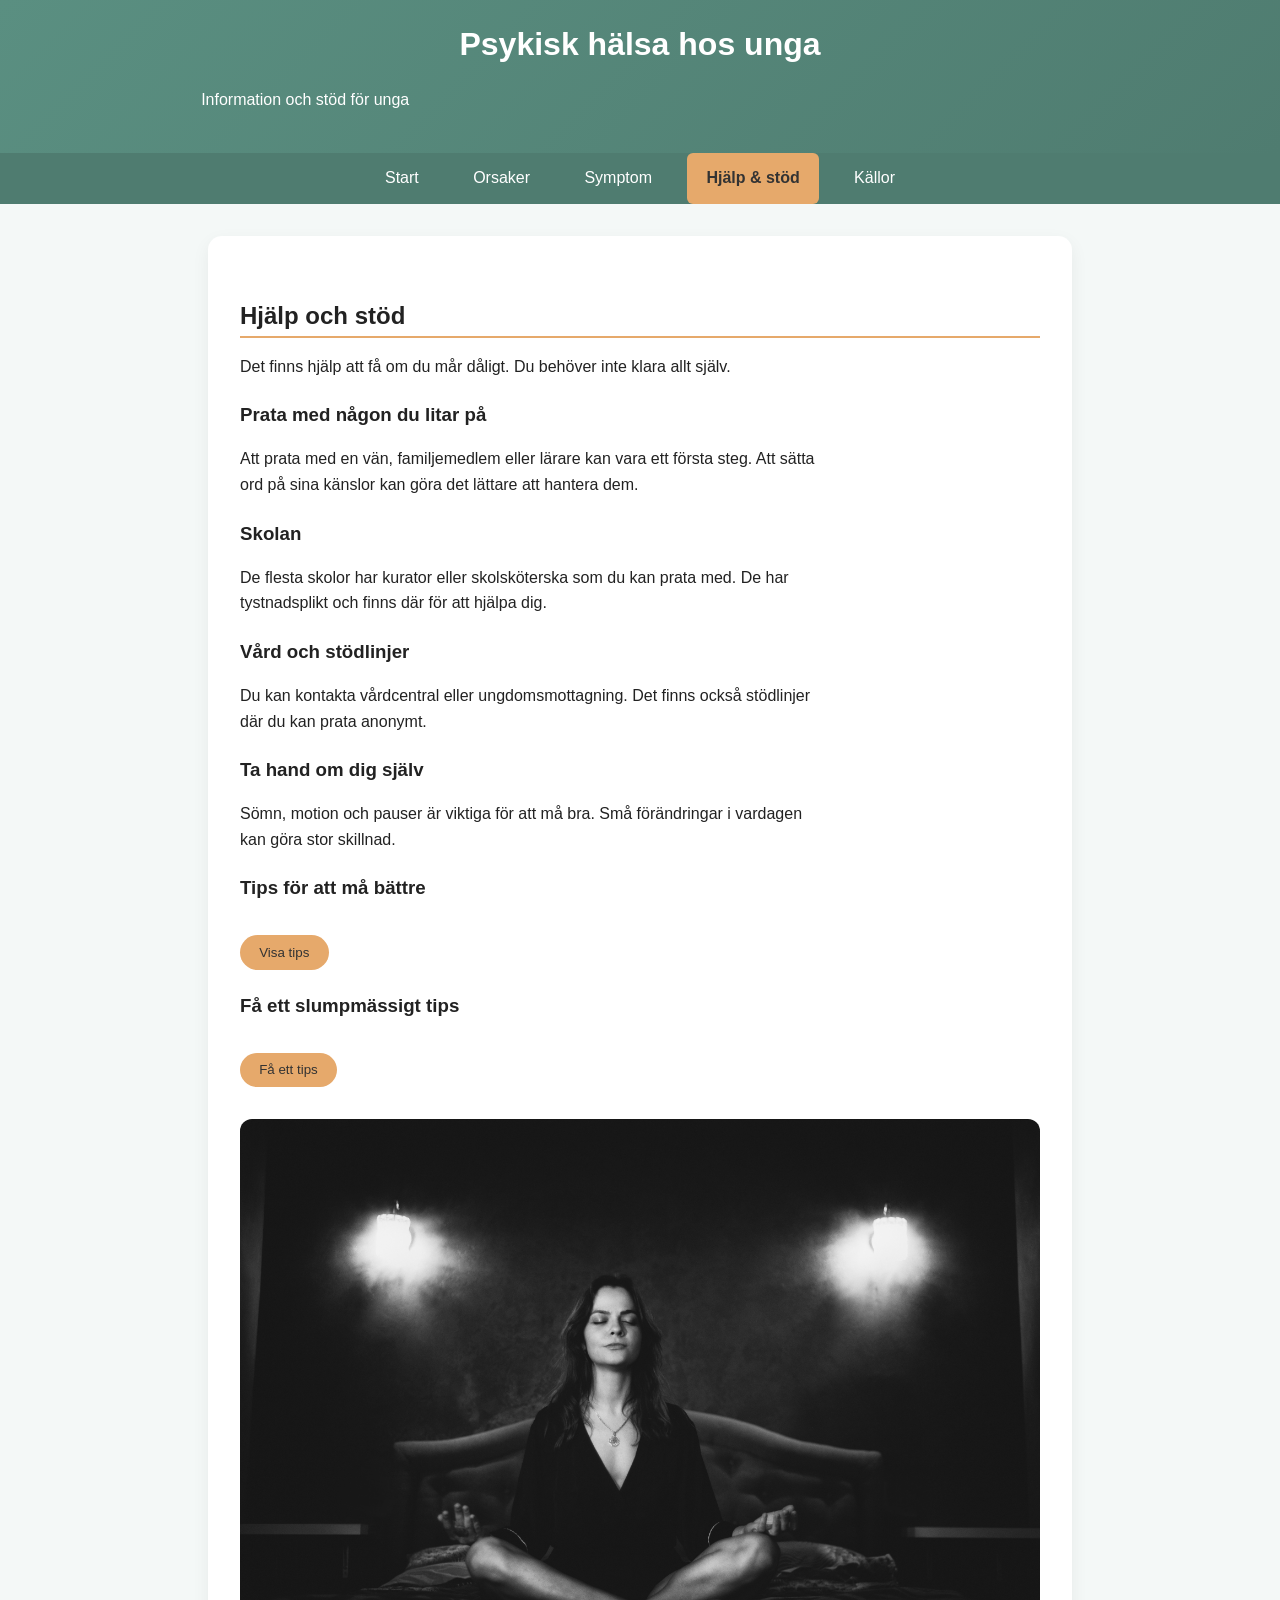
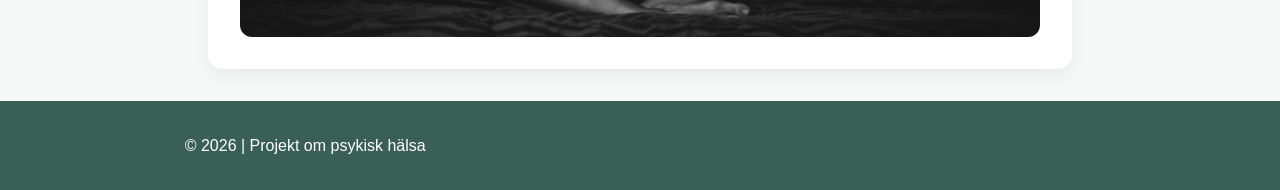
==== hjalp.html @ 96351017 "Add files via upload" ====
<!DOCTYPE html>
<html lang="sv">
<head>
  <meta charset="UTF-8">
  <meta name="viewport" content="width=device-width, initial-scale=1.0">
  <title>Psykisk hälsa hos unga</title>
  <link rel="stylesheet" href="css/style.css">
</head>

<body>

<!-- Tillgänglighet: hoppa direkt till innehåll -->
<a class="skip-link" href="#main">Hoppa till innehåll</a>

<header>
  <h1>Psykisk hälsa hos unga</h1>
  <p>Information och stöd för unga</p>
</header>

<nav>
  <ul>
    <li><a href="index.html">Start</a></li>
    <li><a href="orsaker.html">Orsaker</a></li>
    <li><a href="symptom.html">Symptom</a></li>
    <li><a href="hjalp.html" class="active" aria-current="page">Hjälp & stöd</a></li>
    <li><a href="kallor.html">Källor</a></li>
  </ul>
</nav>

<main id="main">

 <h2>Hjälp och stöd</h2>

<p>
Det finns hjälp att få om du mår dåligt. Du behöver inte klara allt själv.
</p>

<h3>Prata med någon du litar på</h3>
<p>
Att prata med en vän, familjemedlem eller lärare kan vara ett första steg.
Att sätta ord på sina känslor kan göra det lättare att hantera dem.
</p>

<h3>Skolan</h3>
<p>
De flesta skolor har kurator eller skolsköterska som du kan prata med.
De har tystnadsplikt och finns där för att hjälpa dig.
</p>

<h3>Vård och stödlinjer</h3>
<p>
Du kan kontakta vårdcentral eller ungdomsmottagning.
Det finns också stödlinjer där du kan prata anonymt.
</p>

<h3>Ta hand om dig själv</h3>
<p>
Sömn, motion och pauser är viktiga för att må bra.
Små förändringar i vardagen kan göra stor skillnad.
</p>
<h3>Tips för att må bättre</h3>

<!-- Visa/dölj -->
<button onclick="toggleInfo()">Visa tips</button>

<div id="extraInfo" style="display: none;">
  <p>
    Att prata med någon, sova ordentligt och ta pauser kan hjälpa dig att må bättre.
  </p>
</div>

<!-- Slumpmässiga tips -->
<h3>Få ett slumpmässigt tips</h3>

<button onclick="visaTips()">Få ett tips</button>

<p id="tips"></p>

  <img src="images/lugn.jpg" alt="Lugn natur med vatten som skapar en trygg känsla">

</main>

<footer>
  <p>© 2026 | Projekt om psykisk hälsa</p>
</footer>

<script src="js/script.js"></script>

</body>
</html>
---- css/style.css ----
/* =========================
   FÄRGVARIABLER
========================= */
:root {
  --primary: #5a8f81;
  --primary-dark: #3a5f56;
  --secondary: #4f7c70;

  --accent: #e6a96b;
  --accent-dark: #d18f4f;

  --background: #f4f8f7;
  --text: #222;
  --white: #ffffff;
  --border: #e0e0e0;
}

/* =========================
   GRUND
========================= */
body {
  font-family: Arial, sans-serif;
  margin: 0;
  line-height: 1.6;
  background-color: var(--background);
  color: var(--text);
}

/* =========================
   TYPOGRAFI
========================= */
h1, h2, h3 {
  line-height: 1.3;
  margin-top: 0;
}

h2 {
  margin-top: 2rem;
  margin-bottom: 0.5rem;
  border-bottom: 2px solid var(--accent);
  padding-bottom: 0.3rem;
}

h3 {
  margin-top: 1.5rem;
}

p {
  max-width: 65ch;
}

/* =========================
   HEADER
========================= */
header {
  background: linear-gradient(135deg, var(--primary), var(--secondary));
  color: white;
  padding: 1.5rem 1rem;
  text-align: center;
}

/* =========================
   NAVIGATION
========================= */
nav ul {
  display: flex;
  justify-content: center;
  flex-wrap: wrap;
  list-style: none;
  padding: 0;
  margin: 0;
  background-color: var(--secondary);
}

nav li {
  margin: 0 0.5rem;
}

nav a {
  display: block;
  color: white;
  padding: 0.8rem 1.2rem;
  text-decoration: none;
  border-radius: 6px;
  transition: 0.2s ease;
}

nav a:hover,
nav a:focus {
  background-color: var(--primary-dark);
}

nav a.active {
  background-color: var(--accent);
  color: #333;
  font-weight: bold;
}

/* =========================
   MAIN
========================= */
main {
  max-width: 800px;
  margin: 2rem auto;
  padding: 2rem;
  background-color: var(--white);
  border-radius: 14px;
  box-shadow: 0 6px 18px rgba(0,0,0,0.06);
}

/* =========================
   STANDARD BILDER
========================= */
main img {
  display: block;
  width: 100%;
  height: auto;
  border-radius: 12px;
  margin-top: 1rem;
  transition: 0.25s ease;
}

main img:hover {
  transform: scale(1.02);
}

/* =========================
   IMAGE GRID
========================= */
.image-grid {
  display: grid;
  grid-template-columns: repeat(auto-fit, minmax(200px, 1fr));
  gap: 1rem;
}

.image-grid img {
  height: 200px;
  object-fit: cover;
}

/* =========================
   LÄNKAR
========================= */
main a {
  color: var(--accent-dark);
  font-weight: 500;
}

main a:hover {
  text-decoration: underline;
}

/* =========================
   KNAPPAR
========================= */
button {
  background-color: var(--accent);
  color: #333;
  border: none;
  padding: 0.6rem 1.2rem;
  margin-top: 1rem;
  border-radius: 20px;
  cursor: pointer;
  transition: 0.2s ease;
}

button:hover {
  background-color: var(--accent-dark);
}

/* =========================
   FOOTER
========================= */
footer {
  text-align: center;
  padding: 1rem;
  background-color: var(--primary-dark);
  color: white;
}

/* =========================
   TILLGÄNGLIGHET
========================= */
.skip-link {
  position: absolute;
  left: -999px;
}

.skip-link:focus {
  left: 10px;
  top: 10px;
  background: white;
  padding: 10px;
}

a:focus,
button:focus {
  outline: 2px solid var(--accent);
}

/* =========================
   HERO
========================= */
.hero {
  background: linear-gradient(
      rgba(90, 143, 129, 0.85),
      rgba(79, 124, 112, 0.85)
    ),
    url("images/lugn.jpg") center/cover no-repeat;

  color: white;
  padding: 4rem 2rem;
  border-radius: 16px;
  text-align: center;
  margin-bottom: 2rem;
}

.hero h2 {
  border: none;
}

.hero p {
  max-width: 600px;
  margin: 0 auto 1.5rem auto;
}

#tips {
  margin-top: 2rem;
  font-style: italic;
}

/* =========================
   KÄLLOR
========================= */
.kallor-container {
  display: flex;
  flex-direction: column;
  gap: 0.8rem;
}

.kalla-kort {
  display: flex;
  align-items: center;
  gap: 0.8rem;
  padding: 0.6rem 0.8rem;
  border-radius: 8px;
  transition: 0.2s ease;
}

.kalla-kort:hover {
  background-color: #eef4f2;
}

.kalla-kort img {
  width: 32px;
  height: 32px;
  object-fit: contain;
  margin-top: 0;
  flex-shrink: 0;
}

.kalla-kort a {
  text-decoration: none;
}

.kalla-kort a:hover {
  text-decoration: underline;
}

/* =========================
   MOBIL
========================= */
@media (max-width: 600px) {
  nav ul {
    flex-direction: column;
  }

  main {
    padding: 1rem;
    margin: 1rem;
  }

  .hero {
    padding: 2.5rem 1rem;
  }
}
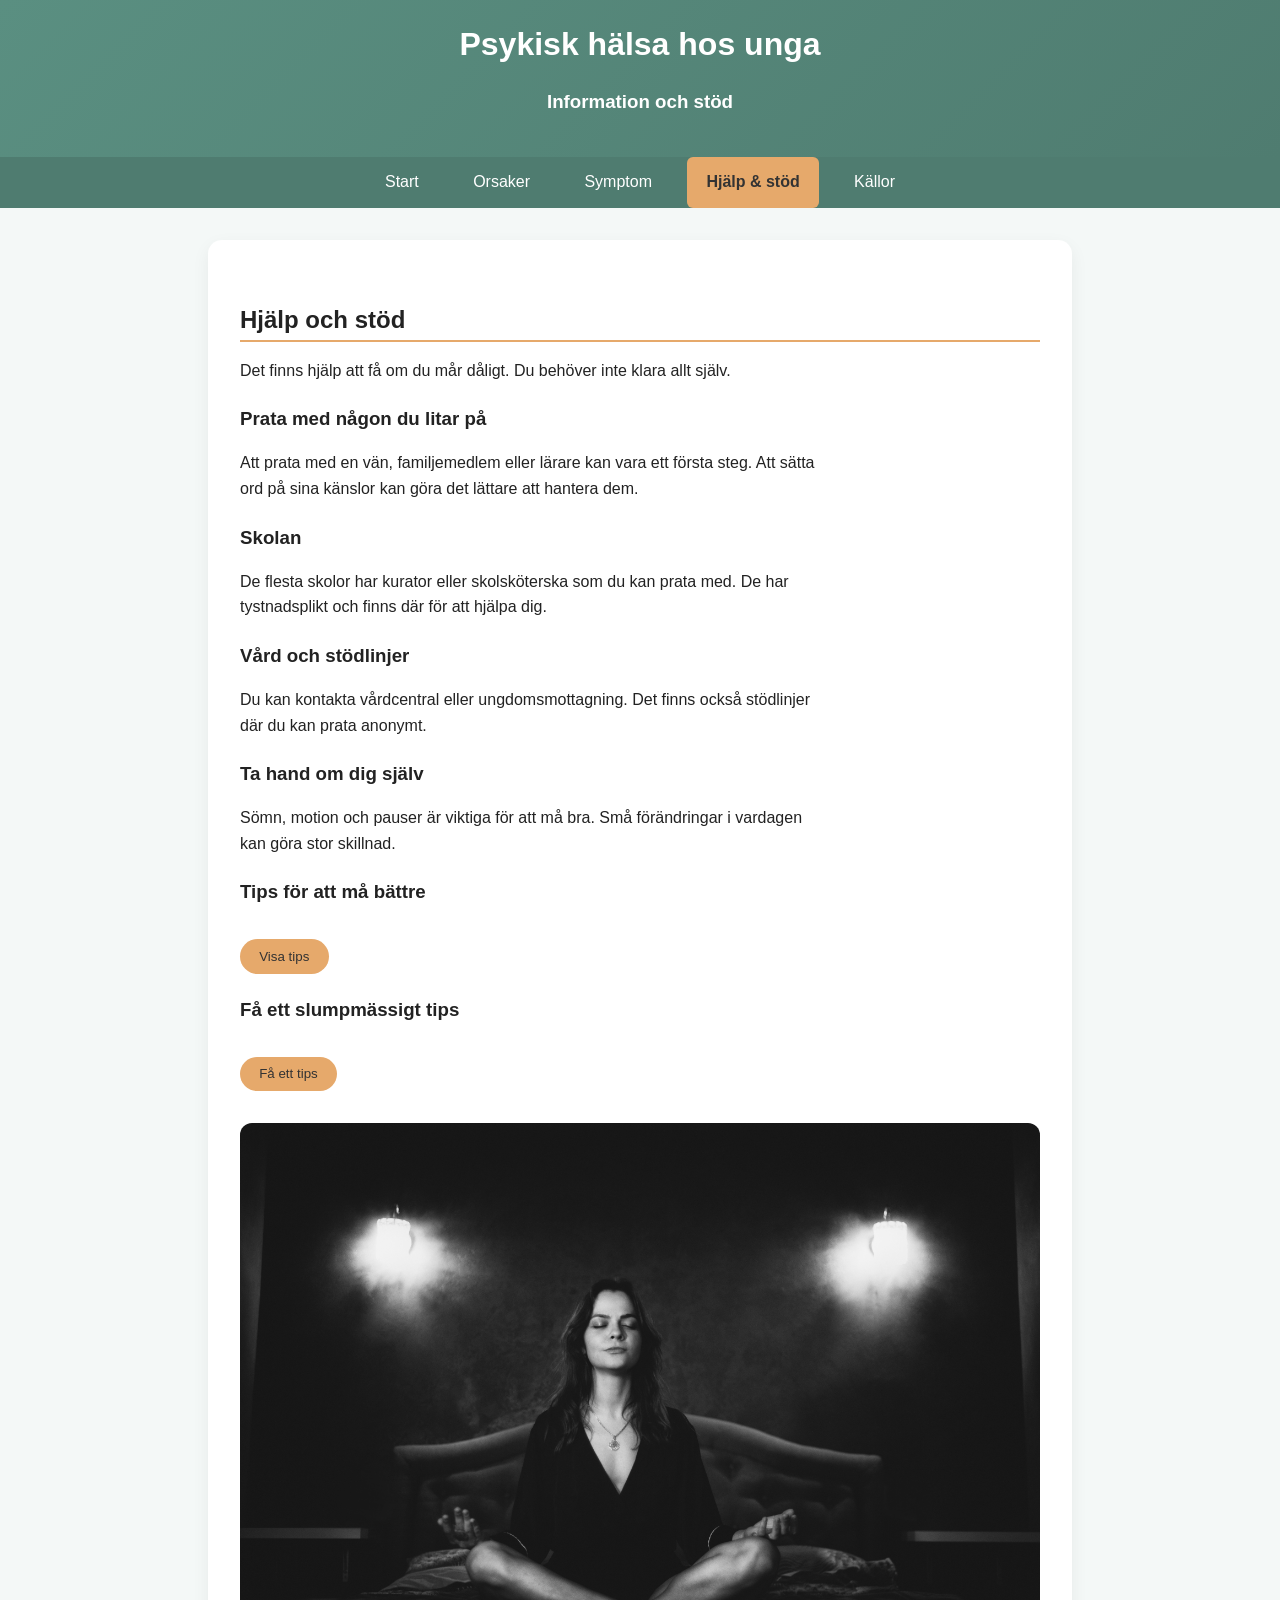
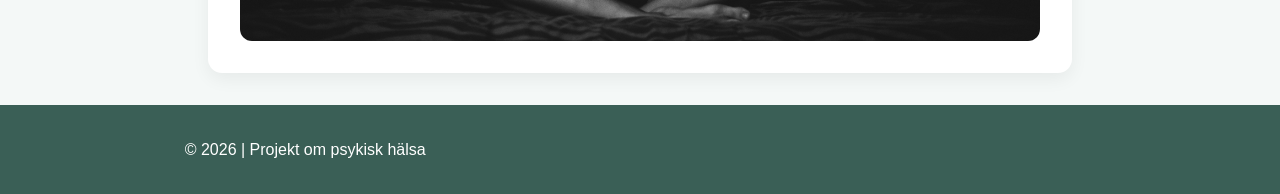
==== commit ca474a5e: "lägger till webbprojekt" ====
--- a/hjalp.html
+++ b/hjalp.html
@@ -1,90 +1,90 @@
-<!DOCTYPE html>
-<html lang="sv">
-<head>
-  <meta charset="UTF-8">
-  <meta name="viewport" content="width=device-width, initial-scale=1.0">
-  <title>Psykisk hälsa hos unga</title>
-  <link rel="stylesheet" href="css/style.css">
-</head>
-
-<body>
-
-<!-- Tillgänglighet: hoppa direkt till innehåll -->
-<a class="skip-link" href="#main">Hoppa till innehåll</a>
-
-<header>
-  <h1>Psykisk hälsa hos unga</h1>
-  <p>Information och stöd för unga</p>
-</header>
-
-<nav>
-  <ul>
-    <li><a href="index.html">Start</a></li>
-    <li><a href="orsaker.html">Orsaker</a></li>
-    <li><a href="symptom.html">Symptom</a></li>
-    <li><a href="hjalp.html" class="active" aria-current="page">Hjälp & stöd</a></li>
-    <li><a href="kallor.html">Källor</a></li>
-  </ul>
-</nav>
-
-<main id="main">
-
- <h2>Hjälp och stöd</h2>
-
-<p>
-Det finns hjälp att få om du mår dåligt. Du behöver inte klara allt själv.
-</p>
-
-<h3>Prata med någon du litar på</h3>
-<p>
-Att prata med en vän, familjemedlem eller lärare kan vara ett första steg.
-Att sätta ord på sina känslor kan göra det lättare att hantera dem.
-</p>
-
-<h3>Skolan</h3>
-<p>
-De flesta skolor har kurator eller skolsköterska som du kan prata med.
-De har tystnadsplikt och finns där för att hjälpa dig.
-</p>
-
-<h3>Vård och stödlinjer</h3>
-<p>
-Du kan kontakta vårdcentral eller ungdomsmottagning.
-Det finns också stödlinjer där du kan prata anonymt.
-</p>
-
-<h3>Ta hand om dig själv</h3>
-<p>
-Sömn, motion och pauser är viktiga för att må bra.
-Små förändringar i vardagen kan göra stor skillnad.
-</p>
-<h3>Tips för att må bättre</h3>
-
-<!-- Visa/dölj -->
-<button onclick="toggleInfo()">Visa tips</button>
-
-<div id="extraInfo" style="display: none;">
-  <p>
-    Att prata med någon, sova ordentligt och ta pauser kan hjälpa dig att må bättre.
-  </p>
-</div>
-
-<!-- Slumpmässiga tips -->
-<h3>Få ett slumpmässigt tips</h3>
-
-<button onclick="visaTips()">Få ett tips</button>
-
-<p id="tips"></p>
-
-  <img src="images/lugn.jpg" alt="Lugn natur med vatten som skapar en trygg känsla">
-
-</main>
-
-<footer>
-  <p>© 2026 | Projekt om psykisk hälsa</p>
-</footer>
-
-<script src="js/script.js"></script>
-
-</body>
+<!DOCTYPE html>
+<html lang="sv">
+<head>
+  <meta charset="UTF-8">
+  <meta name="viewport" content="width=device-width, initial-scale=1.0">
+  <title>Psykisk hälsa hos unga</title>
+  <link rel="stylesheet" href="css/style.css">
+</head>
+
+<body>
+
+<!-- Tillgänglighet: hoppa direkt till innehåll -->
+<a class="skip-link" href="#main">Hoppa till innehåll</a>
+
+<header>
+  <h1>Psykisk hälsa hos unga</h1>
+  <h3>Information och stöd</h3>
+</header>
+
+<nav>
+  <ul>
+    <li><a href="index.html">Start</a></li>
+    <li><a href="orsaker.html">Orsaker</a></li>
+    <li><a href="symptom.html">Symptom</a></li>
+    <li><a href="hjalp.html" class="active" aria-current="page">Hjälp & stöd</a></li>
+    <li><a href="kallor.html">Källor</a></li>
+  </ul>
+</nav>
+
+<main id="main">
+
+ <h2>Hjälp och stöd</h2>
+
+<p>
+Det finns hjälp att få om du mår dåligt. Du behöver inte klara allt själv.
+</p>
+
+<h3>Prata med någon du litar på</h3>
+<p>
+Att prata med en vän, familjemedlem eller lärare kan vara ett första steg.
+Att sätta ord på sina känslor kan göra det lättare att hantera dem.
+</p>
+
+<h3>Skolan</h3>
+<p>
+De flesta skolor har kurator eller skolsköterska som du kan prata med.
+De har tystnadsplikt och finns där för att hjälpa dig.
+</p>
+
+<h3>Vård och stödlinjer</h3>
+<p>
+Du kan kontakta vårdcentral eller ungdomsmottagning.
+Det finns också stödlinjer där du kan prata anonymt.
+</p>
+
+<h3>Ta hand om dig själv</h3>
+<p>
+Sömn, motion och pauser är viktiga för att må bra.
+Små förändringar i vardagen kan göra stor skillnad.
+</p>
+<h3>Tips för att må bättre</h3>
+
+<!-- Visa/dölj -->
+<button onclick="toggleInfo()">Visa tips</button>
+
+<div id="extraInfo" style="display: none;">
+  <p>
+    Att prata med någon, sova ordentligt och ta pauser kan hjälpa dig att må bättre.
+  </p>
+</div>
+
+<!-- Slumpmässiga tips -->
+<h3>Få ett slumpmässigt tips</h3>
+
+<button onclick="visaTips()">Få ett tips</button>
+
+<p id="tips"></p>
+
+  <img src="images/lugn.jpg" alt="Lugn natur med vatten som skapar en trygg känsla">
+
+</main>
+
+<footer>
+  <p>© 2026 | Projekt om psykisk hälsa</p>
+</footer>
+
+<script src="js/script.js"></script>
+
+</body>
 </html>
--- a/css/style.css
+++ b/css/style.css
@@ -1,286 +1,286 @@
-/* =========================
-   FÄRGVARIABLER
-========================= */
-:root {
-  --primary: #5a8f81;
-  --primary-dark: #3a5f56;
-  --secondary: #4f7c70;
-
-  --accent: #e6a96b;
-  --accent-dark: #d18f4f;
-
-  --background: #f4f8f7;
-  --text: #222;
-  --white: #ffffff;
-  --border: #e0e0e0;
-}
-
-/* =========================
-   GRUND
-========================= */
-body {
-  font-family: Arial, sans-serif;
-  margin: 0;
-  line-height: 1.6;
-  background-color: var(--background);
-  color: var(--text);
-}
-
-/* =========================
-   TYPOGRAFI
-========================= */
-h1, h2, h3 {
-  line-height: 1.3;
-  margin-top: 0;
-}
-
-h2 {
-  margin-top: 2rem;
-  margin-bottom: 0.5rem;
-  border-bottom: 2px solid var(--accent);
-  padding-bottom: 0.3rem;
-}
-
-h3 {
-  margin-top: 1.5rem;
-}
-
-p {
-  max-width: 65ch;
-}
-
-/* =========================
-   HEADER
-========================= */
-header {
-  background: linear-gradient(135deg, var(--primary), var(--secondary));
-  color: white;
-  padding: 1.5rem 1rem;
-  text-align: center;
-}
-
-/* =========================
-   NAVIGATION
-========================= */
-nav ul {
-  display: flex;
-  justify-content: center;
-  flex-wrap: wrap;
-  list-style: none;
-  padding: 0;
-  margin: 0;
-  background-color: var(--secondary);
-}
-
-nav li {
-  margin: 0 0.5rem;
-}
-
-nav a {
-  display: block;
-  color: white;
-  padding: 0.8rem 1.2rem;
-  text-decoration: none;
-  border-radius: 6px;
-  transition: 0.2s ease;
-}
-
-nav a:hover,
-nav a:focus {
-  background-color: var(--primary-dark);
-}
-
-nav a.active {
-  background-color: var(--accent);
-  color: #333;
-  font-weight: bold;
-}
-
-/* =========================
-   MAIN
-========================= */
-main {
-  max-width: 800px;
-  margin: 2rem auto;
-  padding: 2rem;
-  background-color: var(--white);
-  border-radius: 14px;
-  box-shadow: 0 6px 18px rgba(0,0,0,0.06);
-}
-
-/* =========================
-   STANDARD BILDER
-========================= */
-main img {
-  display: block;
-  width: 100%;
-  height: auto;
-  border-radius: 12px;
-  margin-top: 1rem;
-  transition: 0.25s ease;
-}
-
-main img:hover {
-  transform: scale(1.02);
-}
-
-/* =========================
-   IMAGE GRID
-========================= */
-.image-grid {
-  display: grid;
-  grid-template-columns: repeat(auto-fit, minmax(200px, 1fr));
-  gap: 1rem;
-}
-
-.image-grid img {
-  height: 200px;
-  object-fit: cover;
-}
-
-/* =========================
-   LÄNKAR
-========================= */
-main a {
-  color: var(--accent-dark);
-  font-weight: 500;
-}
-
-main a:hover {
-  text-decoration: underline;
-}
-
-/* =========================
-   KNAPPAR
-========================= */
-button {
-  background-color: var(--accent);
-  color: #333;
-  border: none;
-  padding: 0.6rem 1.2rem;
-  margin-top: 1rem;
-  border-radius: 20px;
-  cursor: pointer;
-  transition: 0.2s ease;
-}
-
-button:hover {
-  background-color: var(--accent-dark);
-}
-
-/* =========================
-   FOOTER
-========================= */
-footer {
-  text-align: center;
-  padding: 1rem;
-  background-color: var(--primary-dark);
-  color: white;
-}
-
-/* =========================
-   TILLGÄNGLIGHET
-========================= */
-.skip-link {
-  position: absolute;
-  left: -999px;
-}
-
-.skip-link:focus {
-  left: 10px;
-  top: 10px;
-  background: white;
-  padding: 10px;
-}
-
-a:focus,
-button:focus {
-  outline: 2px solid var(--accent);
-}
-
-/* =========================
-   HERO
-========================= */
-.hero {
-  background: linear-gradient(
-      rgba(90, 143, 129, 0.85),
-      rgba(79, 124, 112, 0.85)
-    ),
-    url("images/lugn.jpg") center/cover no-repeat;
-
-  color: white;
-  padding: 4rem 2rem;
-  border-radius: 16px;
-  text-align: center;
-  margin-bottom: 2rem;
-}
-
-.hero h2 {
-  border: none;
-}
-
-.hero p {
-  max-width: 600px;
-  margin: 0 auto 1.5rem auto;
-}
-
-#tips {
-  margin-top: 2rem;
-  font-style: italic;
-}
-
-/* =========================
-   KÄLLOR
-========================= */
-.kallor-container {
-  display: flex;
-  flex-direction: column;
-  gap: 0.8rem;
-}
-
-.kalla-kort {
-  display: flex;
-  align-items: center;
-  gap: 0.8rem;
-  padding: 0.6rem 0.8rem;
-  border-radius: 8px;
-  transition: 0.2s ease;
-}
-
-.kalla-kort:hover {
-  background-color: #eef4f2;
-}
-
-.kalla-kort img {
-  width: 32px;
-  height: 32px;
-  object-fit: contain;
-  margin-top: 0;
-  flex-shrink: 0;
-}
-
-.kalla-kort a {
-  text-decoration: none;
-}
-
-.kalla-kort a:hover {
-  text-decoration: underline;
-}
-
-/* =========================
-   MOBIL
-========================= */
-@media (max-width: 600px) {
-  nav ul {
-    flex-direction: column;
-  }
-
-  main {
-    padding: 1rem;
-    margin: 1rem;
-  }
-
-  .hero {
-    padding: 2.5rem 1rem;
-  }
+/* =========================
+   FÄRGVARIABLER
+========================= */
+:root {
+  --primary: #5a8f81;
+  --primary-dark: #3a5f56;
+  --secondary: #4f7c70;
+
+  --accent: #e6a96b;
+  --accent-dark: #d18f4f;
+
+  --background: #f4f8f7;
+  --text: #222;
+  --white: #ffffff;
+  --border: #e0e0e0;
+}
+
+/* =========================
+   GRUND
+========================= */
+body {
+  font-family: Arial, sans-serif;
+  margin: 0;
+  line-height: 1.6;
+  background-color: var(--background);
+  color: var(--text);
+}
+
+/* =========================
+   TYPOGRAFI
+========================= */
+h1, h2, h3 {
+  line-height: 1.3;
+  margin-top: 0;
+}
+
+h2 {
+  margin-top: 2rem;
+  margin-bottom: 0.5rem;
+  border-bottom: 2px solid var(--accent);
+  padding-bottom: 0.3rem;
+}
+
+h3 {
+  margin-top: 1.5rem;
+}
+
+p {
+  max-width: 65ch;
+}
+
+/* =========================
+   HEADER
+========================= */
+header {
+  background: linear-gradient(135deg, var(--primary), var(--secondary));
+  color: white;
+  padding: 1.5rem 1rem;
+  text-align: center;
+}
+
+/* =========================
+   NAVIGATION
+========================= */
+nav ul {
+  display: flex;
+  justify-content: center;
+  flex-wrap: wrap;
+  list-style: none;
+  padding: 0;
+  margin: 0;
+  background-color: var(--secondary);
+}
+
+nav li {
+  margin: 0 0.5rem;
+}
+
+nav a {
+  display: block;
+  color: white;
+  padding: 0.8rem 1.2rem;
+  text-decoration: none;
+  border-radius: 6px;
+  transition: 0.2s ease;
+}
+
+nav a:hover,
+nav a:focus {
+  background-color: var(--primary-dark);
+}
+
+nav a.active {
+  background-color: var(--accent);
+  color: #333;
+  font-weight: bold;
+}
+
+/* =========================
+   MAIN
+========================= */
+main {
+  max-width: 800px;
+  margin: 2rem auto;
+  padding: 2rem;
+  background-color: var(--white);
+  border-radius: 14px;
+  box-shadow: 0 6px 18px rgba(0,0,0,0.06);
+}
+
+/* =========================
+   STANDARD BILDER
+========================= */
+main img {
+  display: block;
+  width: 100%;
+  height: auto;
+  border-radius: 12px;
+  margin-top: 1rem;
+  transition: 0.25s ease;
+}
+
+main img:hover {
+  transform: scale(1.02);
+}
+
+/* =========================
+   IMAGE GRID
+========================= */
+.image-grid {
+  display: grid;
+  grid-template-columns: repeat(auto-fit, minmax(200px, 1fr));
+  gap: 1rem;
+}
+
+.image-grid img {
+  height: 200px;
+  object-fit: cover;
+}
+
+/* =========================
+   LÄNKAR
+========================= */
+main a {
+  color: var(--accent-dark);
+  font-weight: 500;
+}
+
+main a:hover {
+  text-decoration: underline;
+}
+
+/* =========================
+   KNAPPAR
+========================= */
+button {
+  background-color: var(--accent);
+  color: #333;
+  border: none;
+  padding: 0.6rem 1.2rem;
+  margin-top: 1rem;
+  border-radius: 20px;
+  cursor: pointer;
+  transition: 0.2s ease;
+}
+
+button:hover {
+  background-color: var(--accent-dark);
+}
+
+/* =========================
+   FOOTER
+========================= */
+footer {
+  text-align: center;
+  padding: 1rem;
+  background-color: var(--primary-dark);
+  color: white;
+}
+
+/* =========================
+   TILLGÄNGLIGHET
+========================= */
+.skip-link {
+  position: absolute;
+  left: -999px;
+}
+
+.skip-link:focus {
+  left: 10px;
+  top: 10px;
+  background: white;
+  padding: 10px;
+}
+
+a:focus,
+button:focus {
+  outline: 2px solid var(--accent);
+}
+
+/* =========================
+   HERO
+========================= */
+.hero {
+  background: linear-gradient(
+      rgba(90, 143, 129, 0.85),
+      rgba(79, 124, 112, 0.85)
+    ),
+    url("images/lugn.jpg") center/cover no-repeat;
+
+  color: white;
+  padding: 4rem 2rem;
+  border-radius: 16px;
+  text-align: center;
+  margin-bottom: 2rem;
+}
+
+.hero h2 {
+  border: none;
+}
+
+.hero p {
+  max-width: 600px;
+  margin: 0 auto 1.5rem auto;
+}
+
+#tips {
+  margin-top: 2rem;
+  font-style: italic;
+}
+
+/* =========================
+   KÄLLOR
+========================= */
+.kallor-container {
+  display: flex;
+  flex-direction: column;
+  gap: 0.8rem;
+}
+
+.kalla-kort {
+  display: flex;
+  align-items: center;
+  gap: 0.8rem;
+  padding: 0.6rem 0.8rem;
+  border-radius: 8px;
+  transition: 0.2s ease;
+}
+
+.kalla-kort:hover {
+  background-color: #eef4f2;
+}
+
+.kalla-kort img {
+  width: 32px;
+  height: 32px;
+  object-fit: contain;
+  margin-top: 0;
+  flex-shrink: 0;
+}
+
+.kalla-kort a {
+  text-decoration: none;
+}
+
+.kalla-kort a:hover {
+  text-decoration: underline;
+}
+
+/* =========================
+   MOBIL
+========================= */
+@media (max-width: 600px) {
+  nav ul {
+    flex-direction: column;
+  }
+
+  main {
+    padding: 1rem;
+    margin: 1rem;
+  }
+
+  .hero {
+    padding: 2.5rem 1rem;
+  }
 }
